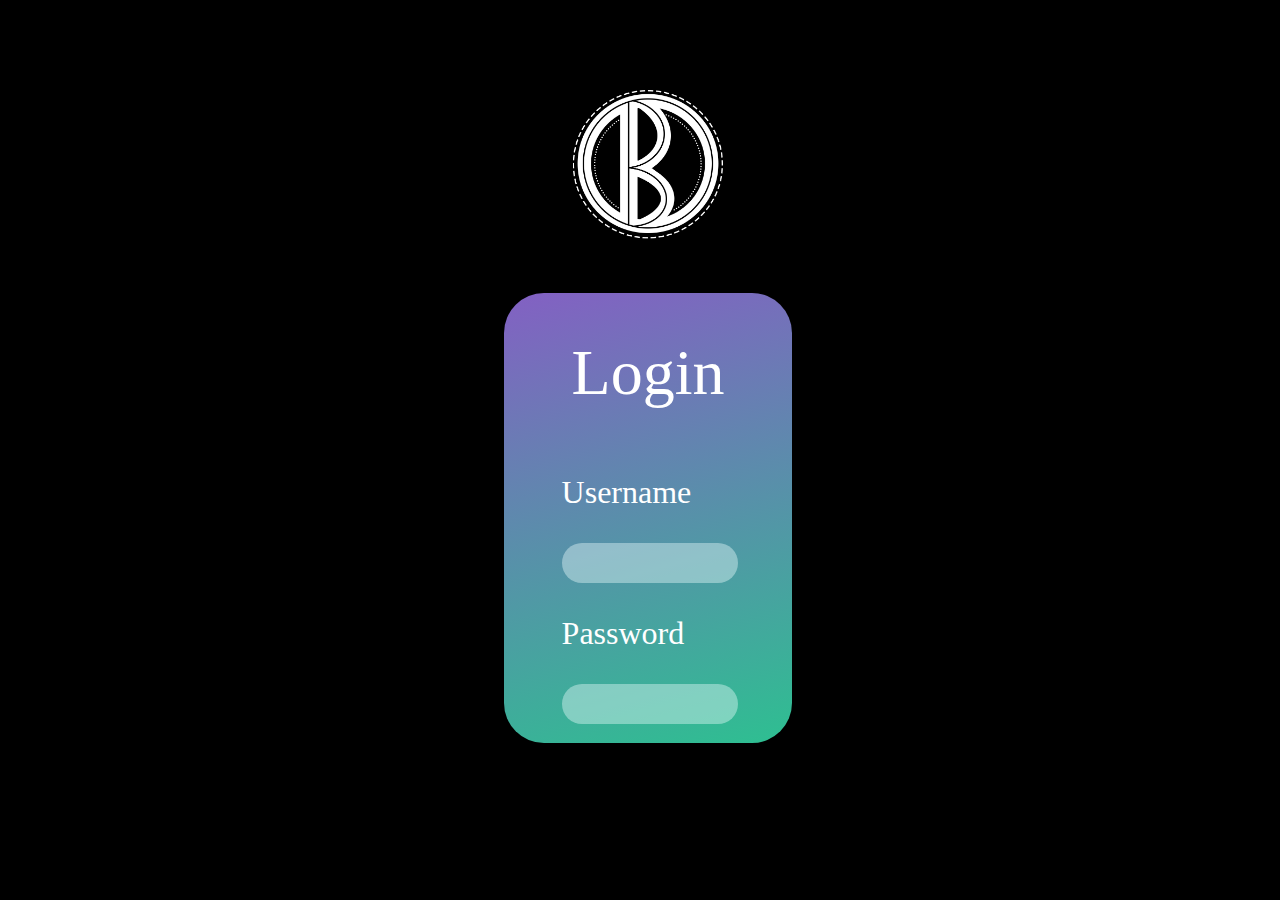
==== random_projects/login/index.html @ 6fdfa6db ":heavy_plus_sign: creating a login template" ====
<!DOCTYPE html>
<html lang="en">
    <head>
        <meta charset="UTF-8">
        <title>Login Template</title>
        <link rel="stylesheet"  type="text/css" href="index.css">
    </head>

    <body>
        <header>
            <a href="index.html" class="logo">
                <img src="favicon.png" id="logo" width="150px" height="150px">
            </a>
        </header>

        <section>
            <div class="hub">
                <p class="login">Login</p>
                <p class="user_pass">Username</p>
                <input type="login"></input>
                <p class="user_pass">Password</p>
                <input type="password"></input>
            </div>
        </section>

    </body>

</html>
---- random_projects/login/index.css ----
@import url('https:fonts.googleapis.com/css?family=Poppins:300,400,500,600,700,800,900&display=swap');

*{
    background: black;
}

body{
    width: fit-content;
    overflow-x: hidden;
    overflow-y: auto;
}

header{
    position: absolute;
    width: 100%;
    top: 10%;
    display: flex;
    justify-content: center;
}

section{
    top: 32.5%;
    width: 100%;
    height: 50%;
    justify-content: center;
    display: flex;
    position: absolute;
}

.hub{
    background: linear-gradient(165deg,#8360c3, #2ebf91);
    width: 22.5%;
    height: 100%;
    border-radius: 40px;
}

.login{
    margin-top: 15%;
    color: white;
    background-color: inherit;
    font-size: 4em;
    text-align: center;
}

.user_pass{
    color: white;
    background-color: inherit;
    font-size: 2em;
    text-align: left;
    margin-left: 20%;
}

.hub input{
    font-size: 2em;
    color: black;
    opacity: 40%;
    background-color: azure;
    border-radius: 20px;
    position: inherit;
    display: flex;
    margin-left: 20%;
    margin-right: 20%;
    width: 60%;
    height: 8.5%;
    border: 0cm;
}
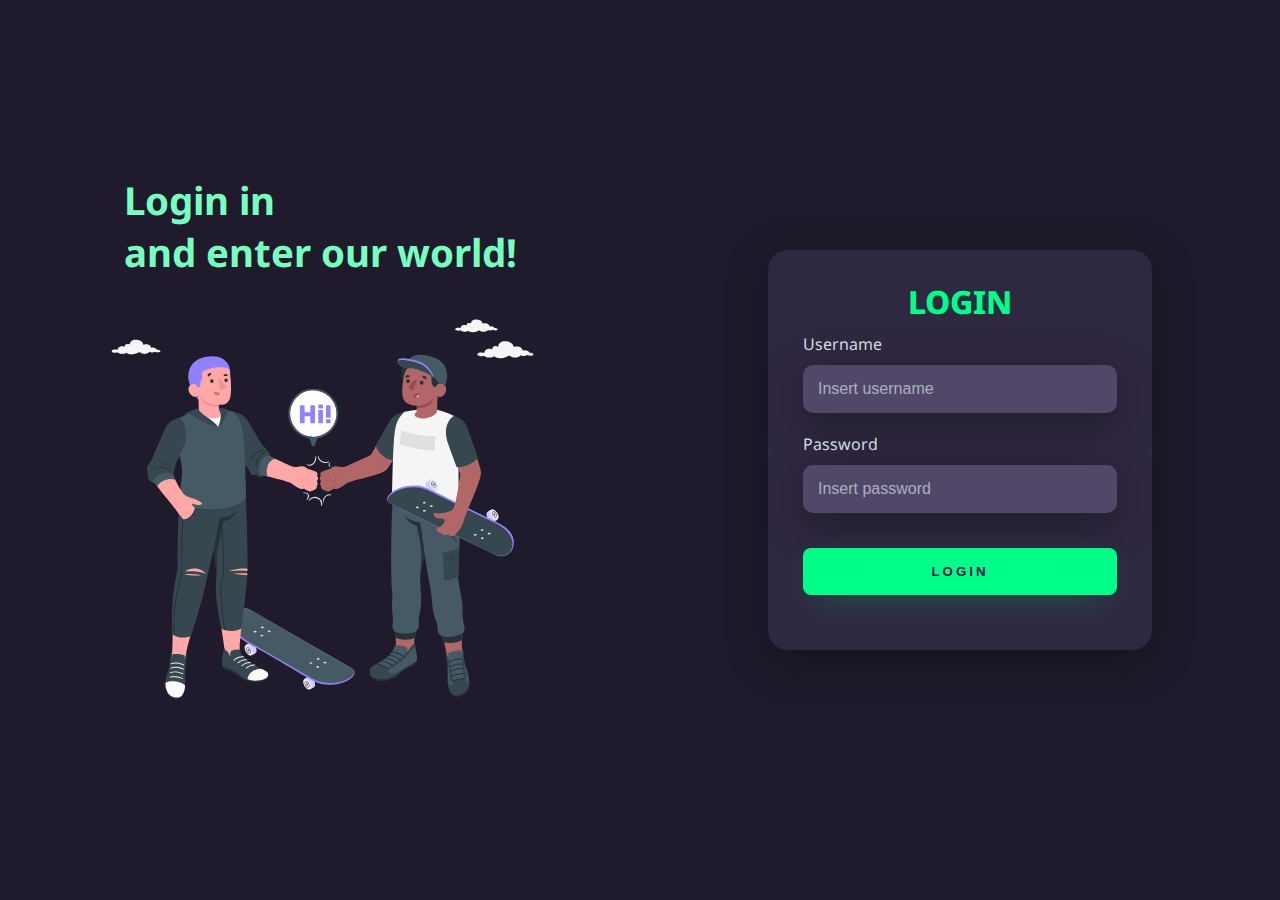
==== commit c9da0100: ":heavy_plus_sign: done" ====
--- a/random_projects/login/index.html
+++ b/random_projects/login/index.html
@@ -2,27 +2,37 @@
 <html lang="en">
     <head>
         <meta charset="UTF-8">
+        <meta http-equiv="X-UA-Compatible" content="IE=edge">
+        <meta name="viewport" content="width=device-width, initial-scale=1.0">
+        <link rel="stylesheet" href="index.css">
         <title>Login Template</title>
-        <link rel="stylesheet"  type="text/css" href="index.css">
     </head>
 
     <body>
-        <header>
-            <a href="index.html" class="logo">
-                <img src="favicon.png" id="logo" width="150px" height="150px">
-            </a>
-        </header>
+        <div class="main_login">
+            <div class="left_login">
+                <h1>Login in<br> and enter our world!</h1>
+                <img src="skate_buddies.svg" class="left_login_img" alt="skate">
 
-        <section>
-            <div class="hub">
-                <p class="login">Login</p>
-                <p class="user_pass">Username</p>
-                <input type="login"></input>
-                <p class="user_pass">Password</p>
-                <input type="password"></input>
             </div>
-        </section>
 
+            <div class="right_login">
+                <div class="card_login">
+                    <h1>LOGIN</h1>
+
+                    <div class="textfield">
+                        <label for="user">Username</label>
+                        <input type="text" name="user" placeholder="Insert username">
+                    </div>
+
+                    <div class="textfield">
+                        <label for="pass">Password</label>
+                        <input type="password" name="pass" placeholder="Insert password">
+                    </div>
+
+                    <button class="but_login">Login</button>
+                </div>
+            </div>
+        </div>
     </body>
-
 </html>--- a/random_projects/login/index.css
+++ b/random_projects/login/index.css
@@ -1,66 +1,145 @@
-@import url('https:fonts.googleapis.com/css?family=Poppins:300,400,500,600,700,800,900&display=swap');
+@import url('https:fonts.googleapis.com/css2?family=Noto+Sans:wght@400;700&display=swap');
 
-*{
-    background: black;
+body{
+    margin: 0;
+    font-family: 'Noto Sans', sans-serif;
 }
 
-body{
-    width: fit-content;
-    overflow-x: hidden;
-    overflow-y: auto;
+body *{
+    box-sizing: border-box;
 }
 
-header{
-    position: absolute;
-    width: 100%;
-    top: 10%;
+.main_login{
+    width: 100vw;
+    height: 100vh;
+    background: #201b2c;
     display: flex;
     justify-content: center;
+    align-items: center;
 }
 
-section{
-    top: 32.5%;
-    width: 100%;
-    height: 50%;
+.left_login{
+    width: 50vw;
+    height: 100vh;
+    display: flex;
     justify-content: center;
-    display: flex;
-    position: absolute;
+    align-items: center;
+    flex-direction: column;
 }
 
-.hub{
-    background: linear-gradient(165deg,#8360c3, #2ebf91);
-    width: 22.5%;
-    height: 100%;
-    border-radius: 40px;
+.left_login > h1{
+    font-size: 3vw;
+    color: #77ffc0;
 }
 
-.login{
-    margin-top: 15%;
-    color: white;
-    background-color: inherit;
-    font-size: 4em;
-    text-align: center;
+.left_login_img{
+    width: 35vw;
 }
 
-.user_pass{
-    color: white;
-    background-color: inherit;
-    font-size: 2em;
-    text-align: left;
-    margin-left: 20%;
+.right_login{
+    width: 50vw;
+    height: 100vh;
+    display: flex;
+    justify-content: center;
+    align-items: center;
 }
 
-.hub input{
-    font-size: 2em;
-    color: black;
-    opacity: 40%;
-    background-color: azure;
+.card_login{
+    width: 60%;
+    display: flex;
+    justify-content: center;
+    align-items: center;
+    flex-direction: column;
+    padding: 30px 35px;
+    background: #2f2841;
     border-radius: 20px;
-    position: inherit;
+    box-shadow: 0px 10px 40px #00000056;
+}
+
+.card_login > h1{
+    color: #00ff88;
+    font-weight: 800;
+    margin: 0;
+}
+
+.textfield{
+    width: 100%;
     display: flex;
-    margin-left: 20%;
-    margin-right: 20%;
-    width: 60%;
-    height: 8.5%;
-    border: 0cm;
+    flex-direction: column;
+    align-items: flex-start;
+    justify-content: center; 
+    margin: 10px 0px; 
+}
+
+.textfield > input{
+    width: 100%;
+    border: none;
+    border-radius: 10px;
+    padding: 15px;
+    background: #514869;
+    color: #f0ffffde;
+    font-size: 12pt;
+    box-shadow: 0px 10px 40px #00000056;
+    outline: none;
+    box-sizing: border-box;
+}
+
+.textfield > label{
+    color: #f0ffffde;
+    margin-bottom: 10px;
+}
+
+.textfield > input::placeholder{
+    color: #f0ffff94;
+}
+
+.but_login{
+    width: 100%;
+    padding: 16px 0px;
+    margin: 25px;
+    border: none;
+    border-radius: 8px;
+    outline: none;
+    text-transform: uppercase;
+    font-weight: 800;
+    letter-spacing: 3px;
+    color: #2b134b;
+    background: #00ff88;
+    cursor: pointer;
+    box-shadow: 0px 10px 40px -12px #00ff8052;
+}
+
+@media only screen and (max-width: 950px){
+    .card_login{
+        width: 85%;
+    }
+}
+
+@media only screen and (max-width: 600px){
+    .main_login{
+        flex-direction: column;
+    }
+
+    .left_login{
+        width: 100%;
+        height: auto;
+    }
+
+    .left_login > h1{
+        display: none;
+    }
+
+    .left_login_img{
+        width: 60vw;
+    }
+
+    .right_login{
+        width: 100%;
+        height: auto;
+    }
+
+    .card_login{
+        width: 90%;
+    }
+
 }